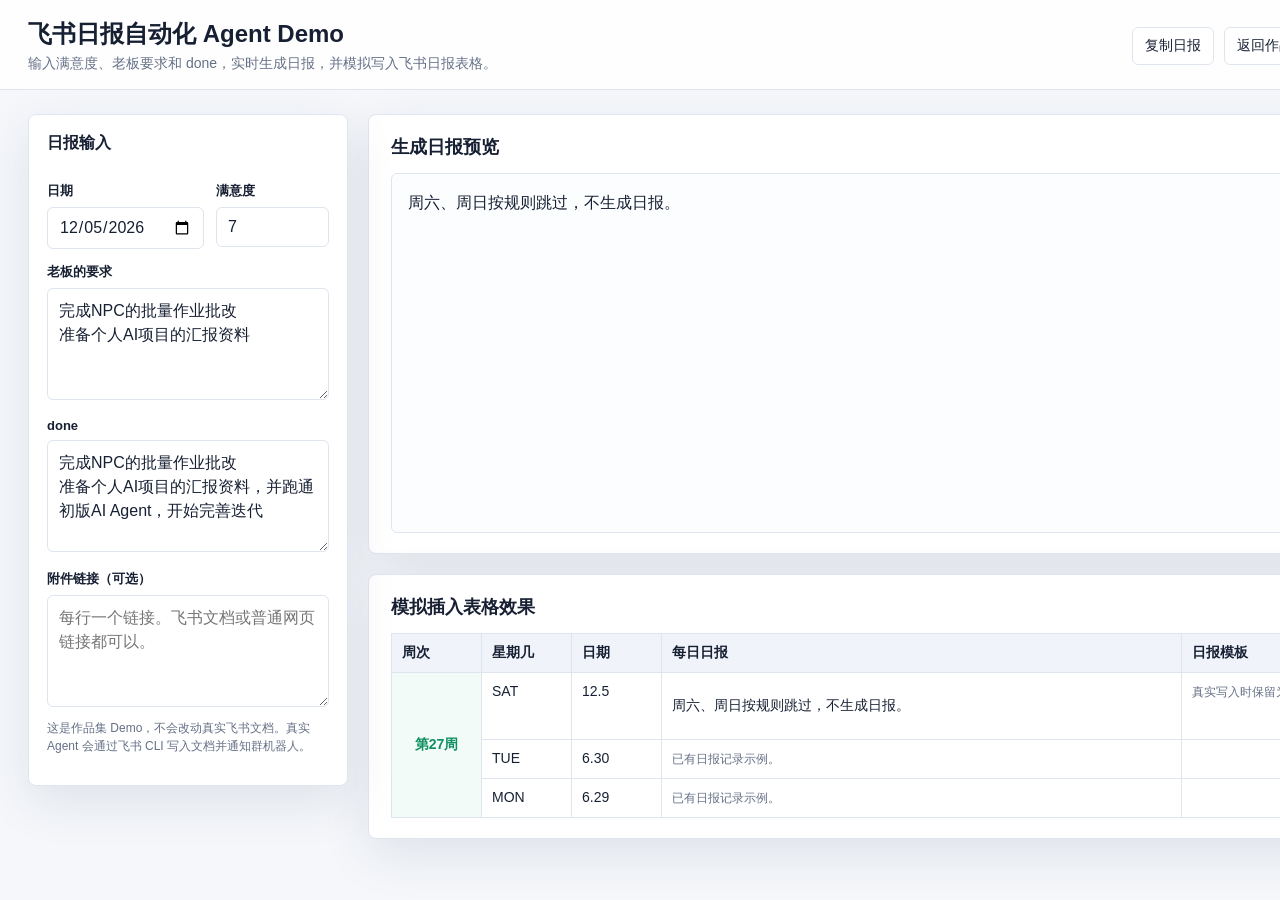
==== daily-report-demo/index.html @ 3c63bb69 "Initial agent portfolio" ====
<!doctype html>
<html lang="zh-CN">
<head>
  <meta charset="utf-8" />
  <meta name="viewport" content="width=device-width, initial-scale=1" />
  <title>飞书日报自动化 Agent Demo</title>
  <style>
    :root {
      color-scheme: light;
      --bg: #f5f7fb;
      --panel: #ffffff;
      --ink: #172033;
      --muted: #657086;
      --line: #dfe5ef;
      --blue: #2364db;
      --blue-soft: #eaf1ff;
      --green: #0f8f62;
      --yellow: #fff7df;
      --yellow-line: #f1ce75;
      --shadow: 0 16px 50px rgba(31, 45, 70, 0.10);
      --radius: 8px;
      font-family: Inter, "Segoe UI", "Microsoft YaHei", Arial, sans-serif;
    }

    * { box-sizing: border-box; }

    body {
      margin: 0;
      background: var(--bg);
      color: var(--ink);
    }

    .app {
      min-height: 100vh;
      display: grid;
      grid-template-rows: auto 1fr;
    }

    header {
      padding: 20px 28px 16px;
      border-bottom: 1px solid var(--line);
      background: rgba(255, 255, 255, 0.86);
      backdrop-filter: blur(12px);
      position: sticky;
      top: 0;
      z-index: 2;
    }

    .topbar {
      max-width: 1440px;
      margin: 0 auto;
      display: flex;
      justify-content: space-between;
      align-items: center;
      gap: 16px;
    }

    h1 {
      margin: 0;
      font-size: 24px;
      line-height: 1.2;
      letter-spacing: 0;
    }

    .subtitle {
      margin: 6px 0 0;
      color: var(--muted);
      font-size: 14px;
    }

    .actions {
      display: flex;
      gap: 10px;
      flex-wrap: wrap;
      justify-content: flex-end;
    }

    button, a.button {
      min-height: 38px;
      border: 1px solid var(--line);
      background: #fff;
      color: var(--ink);
      padding: 8px 12px;
      border-radius: 6px;
      font-size: 14px;
      cursor: pointer;
      text-decoration: none;
      display: inline-flex;
      align-items: center;
      gap: 8px;
      white-space: nowrap;
    }

    button.primary {
      background: var(--blue);
      border-color: var(--blue);
      color: #fff;
    }

    main {
      width: 100%;
      max-width: 1440px;
      margin: 0 auto;
      padding: 24px 28px 36px;
      display: grid;
      grid-template-columns: minmax(320px, 420px) 1fr;
      gap: 20px;
      align-items: start;
    }

    .panel {
      background: var(--panel);
      border: 1px solid var(--line);
      border-radius: var(--radius);
      box-shadow: var(--shadow);
    }

    .form {
      padding: 18px;
      position: sticky;
      top: 96px;
    }

    .section-title {
      margin: 0 0 14px;
      font-size: 16px;
      font-weight: 700;
    }

    label {
      display: block;
      font-size: 13px;
      font-weight: 650;
      margin: 14px 0 7px;
    }

    input, textarea {
      width: 100%;
      border: 1px solid var(--line);
      border-radius: 6px;
      padding: 10px 11px;
      font: inherit;
      color: var(--ink);
      background: #fff;
      outline: none;
    }

    input:focus, textarea:focus {
      border-color: var(--blue);
      box-shadow: 0 0 0 3px var(--blue-soft);
    }

    textarea {
      min-height: 112px;
      resize: vertical;
      line-height: 1.5;
    }

    .row {
      display: grid;
      grid-template-columns: 1fr 1fr;
      gap: 12px;
    }

    .hint {
      color: var(--muted);
      font-size: 12px;
      line-height: 1.5;
      margin-top: 8px;
    }

    .output {
      display: grid;
      gap: 20px;
    }

    .preview {
      padding: 20px 22px;
    }

    .preview h2 {
      margin: 0 0 14px;
      font-size: 18px;
    }

    .report {
      border: 1px solid var(--line);
      border-radius: 6px;
      padding: 16px;
      background: #fcfdff;
      line-height: 1.65;
      min-height: 360px;
    }

    .report p {
      margin: 0 0 5px;
    }

    .indent {
      padding-left: 20px;
    }

    .callout {
      margin-top: 12px;
      padding: 12px 14px;
      border: 1px solid var(--yellow-line);
      background: var(--yellow);
      border-radius: 6px;
    }

    .callout-title {
      font-weight: 700;
      margin-bottom: 5px;
    }

    .callout a {
      color: var(--blue);
      word-break: break-all;
    }

    .table-wrap {
      overflow: auto;
    }

    table {
      width: 100%;
      min-width: 820px;
      border-collapse: collapse;
      table-layout: fixed;
      font-size: 14px;
    }

    col:nth-child(1), col:nth-child(2), col:nth-child(3) { width: 90px; }
    col:nth-child(4) { width: 520px; }
    col:nth-child(5) { width: 260px; }

    th, td {
      border: 1px solid var(--line);
      padding: 10px;
      vertical-align: top;
      background: #fff;
    }

    th {
      background: #f0f4fa;
      text-align: left;
      font-weight: 700;
    }

    td.week {
      vertical-align: middle;
      text-align: center;
      font-weight: 700;
      color: var(--green);
      background: #f2fbf7;
    }

    .small {
      color: var(--muted);
      font-size: 12px;
      line-height: 1.5;
    }

    .toast {
      position: fixed;
      right: 24px;
      bottom: 24px;
      background: #172033;
      color: #fff;
      padding: 10px 12px;
      border-radius: 6px;
      opacity: 0;
      transform: translateY(8px);
      transition: 160ms ease;
      pointer-events: none;
      font-size: 14px;
    }

    .toast.show {
      opacity: 1;
      transform: translateY(0);
    }

    @media (max-width: 980px) {
      main {
        grid-template-columns: 1fr;
      }

      .form {
        position: static;
      }

      .topbar {
        align-items: flex-start;
        flex-direction: column;
      }

      .actions {
        justify-content: flex-start;
      }
    }
  </style>
</head>
<body>
  <div class="app">
    <header>
      <div class="topbar">
        <div>
          <h1>飞书日报自动化 Agent Demo</h1>
          <p class="subtitle">输入满意度、老板要求和 done，实时生成日报，并模拟写入飞书日报表格。</p>
        </div>
        <div class="actions">
          <button id="copyBtn">复制日报</button>
          <a class="button" href="../" target="_blank" rel="noreferrer">返回作品集</a>
          <button class="primary" id="sampleBtn">填入示例</button>
        </div>
      </div>
    </header>

    <main>
      <section class="panel form">
        <h2 class="section-title">日报输入</h2>
        <div class="row">
          <div>
            <label for="date">日期</label>
            <input id="date" type="date" />
          </div>
          <div>
            <label for="score">满意度</label>
            <input id="score" type="number" min="1" max="10" step="0.5" value="7" />
          </div>
        </div>

        <label for="requirements">老板的要求</label>
        <textarea id="requirements">完成NPC的批量作业批改
准备个人AI项目的汇报资料</textarea>

        <label for="done">done</label>
        <textarea id="done">完成NPC的批量作业批改
准备个人AI项目的汇报资料，并跑通初版AI Agent，开始完善迭代</textarea>

        <label for="links">附件链接（可选）</label>
        <textarea id="links" placeholder="每行一个链接。飞书文档或普通网页链接都可以。"></textarea>

        <p class="hint">这是作品集 Demo，不会改动真实飞书文档。真实 Agent 会通过飞书 CLI 写入文档并通知群机器人。</p>
      </section>

      <section class="output">
        <section class="panel preview">
          <h2>生成日报预览</h2>
          <div id="report" class="report"></div>
        </section>

        <section class="panel preview">
          <h2>模拟插入表格效果</h2>
          <div class="table-wrap">
            <table>
              <colgroup>
                <col><col><col><col><col>
              </colgroup>
              <thead>
                <tr>
                  <th>周次</th>
                  <th>星期几</th>
                  <th>日期</th>
                  <th>每日日报</th>
                  <th>日报模板</th>
                </tr>
              </thead>
              <tbody>
                <tr>
                  <td id="weekCell" class="week" rowspan="3">第五周</td>
                  <td id="weekdayCell">WED</td>
                  <td id="dateCell">7.1</td>
                  <td id="tableReport"></td>
                  <td class="small">真实写入时保留为空或沿用模板列。</td>
                </tr>
                <tr>
                  <td>TUE</td>
                  <td>6.30</td>
                  <td class="small">已有日报记录示例。</td>
                  <td></td>
                </tr>
                <tr>
                  <td>MON</td>
                  <td>6.29</td>
                  <td class="small">已有日报记录示例。</td>
                  <td></td>
                </tr>
              </tbody>
            </table>
          </div>
        </section>
      </section>
    </main>
  </div>

  <div id="toast" class="toast">已复制</div>

  <script>
    const $ = (id) => document.getElementById(id);
    const baseMonday = new Date(2026, 5, 29);
    const baseWeek = 5;

    function todayInputValue() {
      const now = new Date();
      const year = now.getFullYear();
      const month = String(now.getMonth() + 1).padStart(2, "0");
      const day = String(now.getDate()).padStart(2, "0");
      return `${year}-${month}-${day}`;
    }

    function parseDate(value) {
      const [year, month, day] = value.split("-").map(Number);
      return new Date(year, month - 1, day);
    }

    function dayDiff(a, b) {
      const left = Date.UTC(a.getFullYear(), a.getMonth(), a.getDate());
      const right = Date.UTC(b.getFullYear(), b.getMonth(), b.getDate());
      return Math.floor((right - left) / 86400000);
    }

    function cnWeek(num) {
      const map = ["零", "一", "二", "三", "四", "五", "六", "七", "八", "九", "十"];
      if (num <= 10) return `第${map[num]}周`;
      if (num < 20) return `第十${map[num - 10]}周`;
      return `第${num}周`;
    }

    function meta(date) {
      const day = date.getDay();
      const names = ["SUN", "MON", "TUE", "WED", "THU", "FRI", "SAT"];
      const weekNum = baseWeek + Math.floor(dayDiff(baseMonday, date) / 7);
      return {
        weekday: names[day],
        dateText: `${date.getMonth() + 1}.${date.getDate()}`,
        weekText: cnWeek(weekNum),
        weekend: day === 0 || day === 6
      };
    }

    function lines(value) {
      return value
        .split(/\n|；|;/)
        .map((item) => item.trim())
        .filter(Boolean);
    }

    function linkLines() {
      const urlRegex = /https?:\/\/[^\s<>"'。 ，；；)）]+/g;
      const fromText = `${$("requirements").value}\n${$("done").value}\n${$("links").value}`;
      return [...new Set(fromText.match(urlRegex) || [])];
    }

    function renderBullets(items) {
      return items.map((item) => `<p class="indent">· ${escapeHtml(item.replace(/^[-·•\d.\s]+/, ""))}</p>`).join("");
    }

    function unique(items) {
      return [...new Set(items.filter(Boolean))];
    }

    function cleanTask(line) {
      return String(line || "")
        .replace(/https?:\/\/\S+/g, "")
        .replace(/^[-·•\d.\s]+/, "")
        .replace(/^(完成|准备|整理|搭建|跑通|优化|完善|推进|产出|梳理|修改|更新|测试|验证|对接)/, "")
        .trim()
        .replace(/[，。；;,.]+$/, "");
    }

    function splitTaskParts(item) {
      return unique(String(item || "")
        .replace(/https?:\/\/\S+/g, "")
        .split(/\r?\n|[，,；;。]|并且|同时|以及|开始/)
        .map((part) => cleanTask(part))
        .filter((part) => part.length >= 2));
    }

    function taskParts(items) {
      return unique(items.flatMap((item) => splitTaskParts(item)));
    }

    function shortText(value, maxLength = 28) {
      const text = cleanTask(value);
      if (text.length <= maxLength) return text;
      return `${text.slice(0, maxLength)}...`;
    }

    function coverageScore(left, right) {
      const a = cleanTask(left);
      const b = cleanTask(right);
      if (!a || !b) return 0;
      if (a.includes(b) || b.includes(a)) return 1;
      const ignore = new Set(["的", "了", "和", "与", "及", "并", "把", "将", "为", "对", "在", "中"]);
      const chars = unique([...a].filter((char) => !ignore.has(char) && /\S/.test(char)));
      if (!chars.length) return 0;
      const hits = chars.filter((char) => b.includes(char)).length;
      return hits / chars.length;
    }

    function bestMatch(requirement, doneParts) {
      const req = cleanTask(requirement);
      let best = { task: "", score: 0 };
      for (const done of doneParts) {
        const score = coverageScore(req, done);
        if (score > best.score) best = { task: done, score };
      }
      return best;
    }

    function hashText(text) {
      let hash = 0;
      for (const char of String(text)) {
        hash = ((hash << 5) - hash + char.charCodeAt(0)) | 0;
      }
      return Math.abs(hash);
    }

    function pick(options, seed, offset = 0) {
      return options[(hashText(seed) + offset) % options.length];
    }

    function quoteTask(task) {
      return `「${shortText(task)}」`;
    }

    function taskMood(task) {
      const text = String(task);
      if (/跑通|搭建|实现|开发|Agent|agent|AI|系统|自动化/.test(text)) return "prototype";
      if (/汇报|资料|文档|手册|方案|PPT|总结/.test(text)) return "presentation";
      if (/批改|审核|检查|校对|整理|统计/.test(text)) return "operation";
      if (/反馈|访谈|调研|用户|竞品/.test(text)) return "research";
      return "general";
    }

    function nextAction(task, state) {
      const q = quoteTask(task);
      const mood = taskMood(task);
      const options = {
        prototype: [
          `把${q}再跑一轮真实场景测试，记录卡住的步骤和需要迭代的交互细节`,
          `围绕${q}补一份最小可展示流程，方便后续汇报时直接说明输入、处理和输出`,
          `继续验证${q}的稳定性，把能复用的步骤整理成清单`
        ],
        presentation: [
          `把${q}的材料按“目标-过程-结果-下一步”重新收一遍，让汇报重点更集中`,
          `补齐${q}里的案例、截图或结果说明，避免展示时只有过程没有成果`,
          `检查${q}的表达顺序，把最能体现产出的部分提前`
        ],
        operation: [
          `复盘${q}的处理标准，整理容易出错的情况，减少后续重复确认`,
          `抽查${q}的完成质量，把异常样例和判断依据单独记录下来`,
          `把${q}沉淀成可复用流程，下一次同类任务可以直接套用检查清单`
        ],
        research: [
          `继续补充${q}的样本和结论，把零散信息整理成可判断的依据`,
          `对${q}做一次横向对比，提炼最影响后续决策的发现`,
          `把${q}里的关键发现转成下一步可执行动作`
        ],
        general: [
          `继续推进${q}，把今天已经明确的部分转成可交付结果`,
          `复盘${q}的完成情况，补齐还缺的材料、反馈或验证记录`,
          `把${q}拆成更小的后续动作，优先处理最影响进度的一项`
        ]
      };
      return pick(options[mood], `${state}:${task}`);
    }

    function assumptionFor(task, state) {
      const q = quoteTask(task);
      const mood = taskMood(task);
      const options = {
        prototype: [
          `假设${q}能在更多真实输入下稳定运行，它就可以从“能用”继续往“可展示、可复用”推进`,
          `假设继续用实际场景压测${q}，下一版最该优化的地方会更快暴露出来`
        ],
        presentation: [
          `假设${q}的结构更清楚，老板理解项目价值和后续计划的成本会明显降低`,
          `假设把${q}和实际成果绑定起来，汇报时会比单纯描述过程更有说服力`
        ],
        operation: [
          `假设${q}的标准被记录清楚，后续批量处理时会更稳定，也更容易交接`,
          `假设把${q}中的异常情况提前归类，之后遇到类似任务可以少走弯路`
        ],
        research: [
          `假设${q}继续扩大样本，结论会更可靠，也更能支撑下一步判断`,
          `假设把${q}转成明确判断依据，后续方案选择会更稳`
        ],
        general: [
          `假设${q}继续按今天的节奏推进，后续交付会更完整`,
          `假设把${q}的过程及时记录下来，下次处理类似任务会更快进入状态`
        ]
      };
      return pick(options[mood], `${state}:${task}`, 1);
    }

    function learningFor(task, state) {
      const q = quoteTask(task);
      const mood = taskMood(task);
      const options = {
        prototype: [
          `今天做${q}让我更明显地感受到：初版跑通只是起点，真正有价值的是后续根据使用反馈迭代`,
          `通过${q}，我对“把想法落成可操作流程”这件事有了更具体的理解`
        ],
        presentation: [
          `整理${q}时发现，汇报材料不能只写做了什么，还要把为什么做、做到哪里讲清楚`,
          `通过${q}，我更清楚地意识到表达顺序会直接影响别人理解成果的速度`
        ],
        operation: [
          `处理${q}让我意识到，批量任务越重复，越需要先统一标准再执行`,
          `通过${q}，我对流程化处理和质量抽查的重要性有了更具体的体感`
        ],
        research: [
          `做${q}让我意识到，调研不是堆信息，而是要把信息整理成能支持判断的结论`,
          `通过${q}，我更清楚地看到从现象到结论之间需要补足证据链`
        ],
        general: [
          `推进${q}让我更清楚，任务完成后及时复盘会让下一步更好接上`,
          `通过${q}，我学会把零散动作和最终交付结果对齐起来看`
        ]
      };
      return pick(options[mood], `${state}:${task}`, 2);
    }

    function relationTodo(req, done, score) {
      const reqText = quoteTask(req);
      const doneText = quoteTask(done || req);
      if (score >= 0.55 && done && cleanTask(req) !== cleanTask(done)) {
        return `把${doneText}对照老板要求里的${reqText}再检查一遍，补充缺失的结果说明和可交付材料`;
      }
      if (score >= 0.55) {
        return nextAction(req, "covered-relation");
      }
      return `老板要求里的${reqText}还没有在 done 中完全体现，下一步优先补齐这部分并形成明确产出`;
    }

    function relationAssumption(req, done, score) {
      const reqText = quoteTask(req);
      const doneText = quoteTask(done || req);
      if (score >= 0.55 && done && cleanTask(req) !== cleanTask(done)) {
        return `假设${doneText}能继续贴合${reqText}的目标，今天的成果就能更顺畅地转成可汇报内容`;
      }
      if (score >= 0.55) {
        return assumptionFor(req, "covered-relation");
      }
      return `假设先把${reqText}补到可交付状态，再复盘今天已完成的部分，整体日报会更完整`;
    }

    function relationLearning(req, done, score) {
      const reqText = quoteTask(req);
      const doneText = quoteTask(done || req);
      if (score >= 0.55 && done && cleanTask(req) !== cleanTask(done)) {
        return `今天从${reqText}推进到${doneText}，让我更清楚地看到：日报要写出“要求”和“实际产出”之间的对应关系`;
      }
      if (score >= 0.55) {
        return learningFor(req, "covered-relation");
      }
      return `今天也提醒我，像${reqText}这种尚未完全覆盖的任务，需要更早拆出下一步动作`;
    }

    function smartSections(req, done) {
      const doneParts = taskParts(done);
      const reqClean = req.map((item) => cleanTask(item)).filter(Boolean);
      const matched = reqClean.map((item) => ({ req: item, match: bestMatch(item, doneParts) }));
      const pendingReqs = matched.filter((item) => item.match.score < 0.55).map((item) => item.req);
      const coveredReqs = matched.filter((item) => item.match.score >= 0.55).map((item) => item.req);
      const extraParts = doneParts.filter((donePart) => !reqClean.some((item) => coverageScore(item, donePart) >= 0.55));
      const mainDone = doneParts[0] || done[0] || reqClean[0] || "今日任务";
      const focus = pendingReqs[0] || extraParts[0] || coveredReqs[0] || mainDone;
      const todos = [];
      const assumptions = [];
      const summary = [];

      matched.slice(0, 2).forEach(({ req, match }) => {
        todos.push(relationTodo(req, match.task, match.score));
      });

      pendingReqs.slice(0, 2).forEach((task) => {
        if (todos.length < 3) todos.push(nextAction(task, "pending"));
      });

      extraParts.slice(0, 2).forEach((task) => {
        if (todos.length < 3) todos.push(nextAction(task, "extra"));
      });

      if (todos.length < 2) {
        coveredReqs.slice(0, 2 - todos.length).forEach((task) => {
          todos.push(nextAction(task, "covered"));
        });
      }

      if (!todos.length) {
        todos.push(nextAction(focus, "fallback"));
      }

      matched.slice(0, 2).forEach(({ req, match }) => {
        assumptions.push(relationAssumption(req, match.task, match.score));
        summary.push(relationLearning(req, match.task, match.score));
      });

      [focus, extraParts[0], coveredReqs[0], pendingReqs[0]].filter(Boolean).slice(0, 3).forEach((task, index) => {
        if (assumptions.length < 2) assumptions.push(assumptionFor(task, `assumption-${index}`));
        if (summary.length < 3) summary.push(learningFor(task, `learning-${index}`));
      });

      return {
        todos: unique(todos).slice(0, 3),
        assumptions: unique(assumptions).slice(0, 2),
        summary: unique(summary).slice(0, 3)
      };
    }

    function escapeHtml(value) {
      return String(value)
        .replace(/&/g, "&amp;")
        .replace(/</g, "&lt;")
        .replace(/>/g, "&gt;")
        .replace(/"/g, "&quot;");
    }

    function reportHtml() {
      const date = parseDate($("date").value);
      const info = meta(date);
      const req = lines($("requirements").value);
      const done = lines($("done").value);
      const generated = smartSections(req, done);
      const links = linkLines();
      const attachment = links.length ? `
        <div class="callout">
          <div class="callout-title">📎 附件：</div>
          ${links.map((link) => `<p><a href="${escapeHtml(link)}" target="_blank" rel="noreferrer">${escapeHtml(link)}</a></p>`).join("")}
        </div>
      ` : "";

      if (info.weekend) {
        return `<p>周六、周日按规则跳过，不生成日报。</p>`;
      }

      return `
        <p>· ${info.dateText} 黎凯迎日报</p>
        <p>· 满意度：${escapeHtml($("score").value)}分</p>
        <p>· 老板的要求：</p>
        ${renderBullets(req)}
        <p>· Done（已完成）：</p>
        ${renderBullets(done)}
        <p>· Todo：</p>
        ${renderBullets(generated.todos)}
        <p>· 假设：</p>
        ${renderBullets(generated.assumptions)}
        <p>· 小结 &amp; 新收获：</p>
        ${renderBullets(generated.summary)}
        ${attachment}
      `;
    }

    function reportPlainText() {
      const div = document.createElement("div");
      div.innerHTML = reportHtml().replace(/<br\s*\/?>/g, "\n");
      return div.innerText.trim();
    }

    function render() {
      const date = parseDate($("date").value);
      const info = meta(date);
      const html = reportHtml();
      $("report").innerHTML = html;
      $("tableReport").innerHTML = html;
      $("weekCell").textContent = info.weekText;
      $("weekdayCell").textContent = info.weekday;
      $("dateCell").textContent = info.dateText;
    }

    function showToast(text) {
      $("toast").textContent = text;
      $("toast").classList.add("show");
      setTimeout(() => $("toast").classList.remove("show"), 1400);
    }

    $("date").value = todayInputValue();
    ["date", "score", "requirements", "done", "links"].forEach((id) => {
      $(id).addEventListener("input", render);
    });

    $("copyBtn").addEventListener("click", async () => {
      await navigator.clipboard.writeText(reportPlainText());
      showToast("日报已复制");
    });

    $("sampleBtn").addEventListener("click", () => {
      $("score").value = "7";
      $("requirements").value = "完成NPC的批量作业批改\n准备个人AI项目的汇报资料";
      $("done").value = "完成NPC的批量作业批改\n准备个人AI项目的汇报资料，并跑通初版AI Agent，开始完善迭代";
      $("links").value = "https://example.com/sanitized-demo-link";
      render();
      showToast("示例已填入");
    });

    render();
  </script>
</body>
</html>
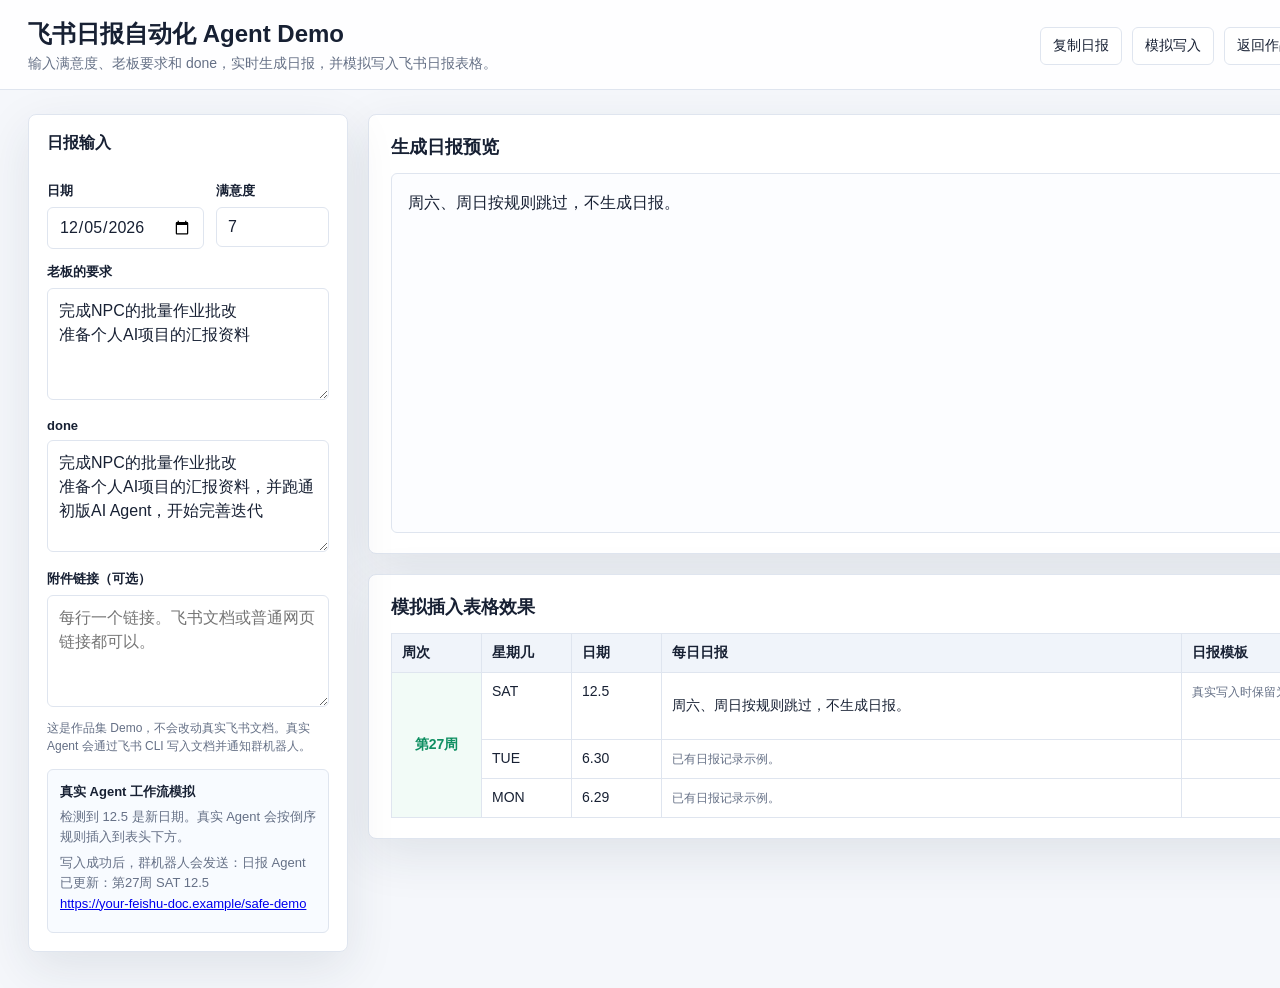
==== commit d11e88fa: "Refresh daily report demo capabilities" ====
--- a/daily-report-demo/index.html
+++ b/daily-report-demo/index.html
@@ -169,6 +169,32 @@
       margin-top: 8px;
     }
 
+    .workflow {
+      margin-top: 14px;
+      border: 1px solid var(--line);
+      border-radius: 6px;
+      background: #f8fbff;
+      padding: 12px;
+      font-size: 13px;
+      line-height: 1.55;
+    }
+
+    .workflow strong {
+      display: block;
+      margin-bottom: 5px;
+      color: var(--ink);
+    }
+
+    .workflow p {
+      margin: 0 0 6px;
+      color: var(--muted);
+    }
+
+    .workflow .success {
+      color: var(--green);
+      font-weight: 700;
+    }
+
     .output {
       display: grid;
       gap: 20px;
@@ -311,6 +337,7 @@
         </div>
         <div class="actions">
           <button id="copyBtn">复制日报</button>
+          <button id="simulateBtn">模拟写入</button>
           <a class="button" href="../" target="_blank" rel="noreferrer">返回作品集</a>
           <button class="primary" id="sampleBtn">填入示例</button>
         </div>
@@ -343,6 +370,11 @@
         <textarea id="links" placeholder="每行一个链接。飞书文档或普通网页链接都可以。"></textarea>
 
         <p class="hint">这是作品集 Demo，不会改动真实飞书文档。真实 Agent 会通过飞书 CLI 写入文档并通知群机器人。</p>
+        <div class="workflow">
+          <strong>真实 Agent 工作流模拟</strong>
+          <p id="workflowStatus">选择日期后，Agent 会判断是新增日报，还是覆盖已有日报。</p>
+          <p id="notifyStatus">写入成功后会在飞书群里发通知，并附上可实时查看的文档链接。</p>
+        </div>
       </section>
 
       <section class="output">
@@ -401,6 +433,8 @@
     const $ = (id) => document.getElementById(id);
     const baseMonday = new Date(2026, 5, 29);
     const baseWeek = 5;
+    const demoDocLink = "https://your-feishu-doc.example/safe-demo";
+    const existingDemoDates = new Set(["2026-07-01", "2026-07-02"]);
 
     function todayInputValue() {
       const now = new Date();
@@ -770,6 +804,11 @@
       $("weekCell").textContent = info.weekText;
       $("weekdayCell").textContent = info.weekday;
       $("dateCell").textContent = info.dateText;
+      const isExisting = existingDemoDates.has($("date").value);
+      $("workflowStatus").innerHTML = isExisting
+        ? `检测到 ${info.dateText} 已有日报。真实 Agent 会先询问是否覆盖；确认后才改写原行。`
+        : `检测到 ${info.dateText} 是新日期。真实 Agent 会按倒序规则插入到表头下方。`;
+      $("notifyStatus").innerHTML = `写入成功后，群机器人会发送：日报 Agent 已更新：${info.weekText} ${info.weekday} ${info.dateText}<br><a href="${demoDocLink}" target="_blank" rel="noreferrer">${demoDocLink}</a>`;
     }
 
     function showToast(text) {
@@ -786,6 +825,25 @@
     $("copyBtn").addEventListener("click", async () => {
       await navigator.clipboard.writeText(reportPlainText());
       showToast("日报已复制");
+    });
+
+    $("simulateBtn").addEventListener("click", () => {
+      const date = parseDate($("date").value);
+      const info = meta(date);
+      if (info.weekend) {
+        showToast("周末会跳过，不写入");
+        return;
+      }
+      const isExisting = existingDemoDates.has($("date").value);
+      if (isExisting && !confirm(`${info.dateText} 已经有日报。要模拟覆盖这一天的日报吗？`)) {
+        showToast("已取消模拟覆盖");
+        return;
+      }
+      $("workflowStatus").innerHTML = isExisting
+        ? `<span class="success">模拟覆盖完成：</span>${info.dateText} 的原日报已替换为当前预览。`
+        : `<span class="success">模拟新增完成：</span>${info.dateText} 已按倒序规则插入表格。`;
+      $("notifyStatus").innerHTML = `<span class="success">群通知模拟已发送：</span>日报 Agent 已更新：${info.weekText} ${info.weekday} ${info.dateText}<br><a href="${demoDocLink}" target="_blank" rel="noreferrer">${demoDocLink}</a>`;
+      showToast(isExisting ? "已模拟覆盖并通知群聊" : "已模拟新增并通知群聊");
     });
 
     $("sampleBtn").addEventListener("click", () => {
